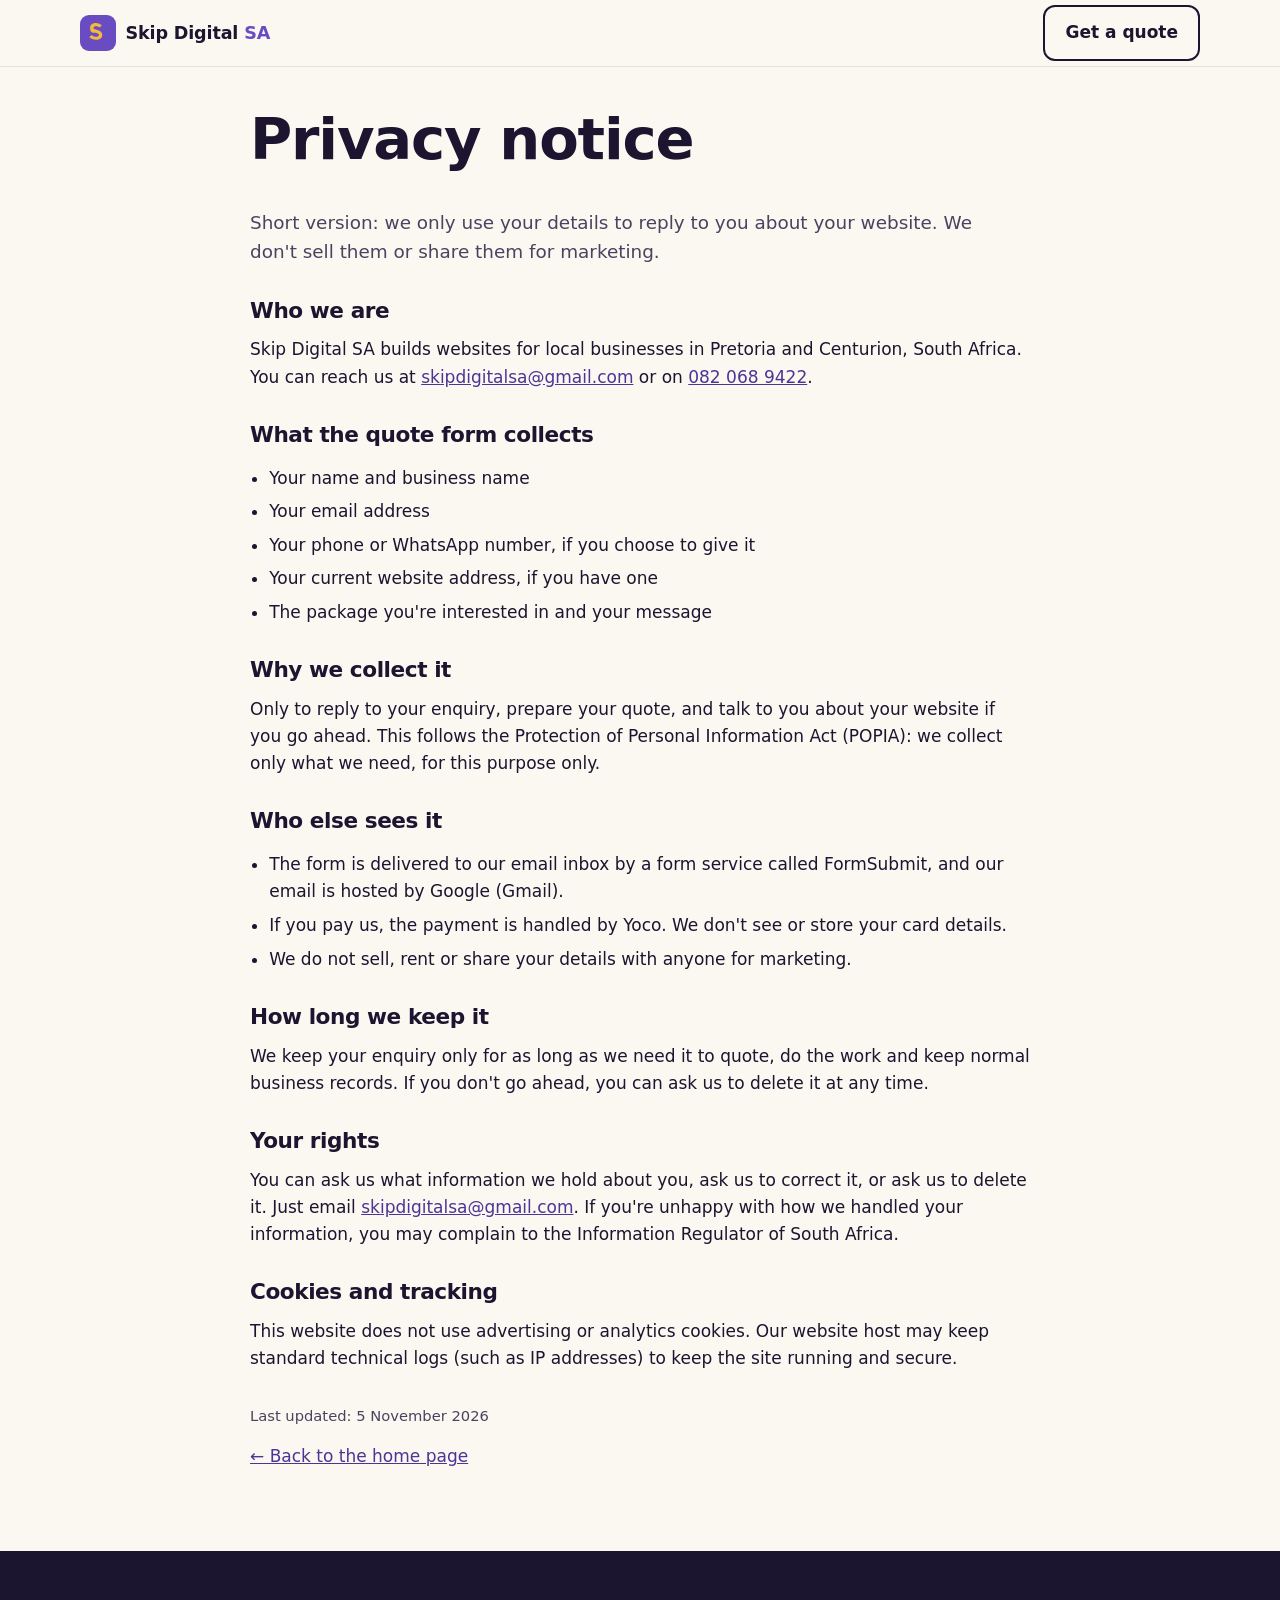
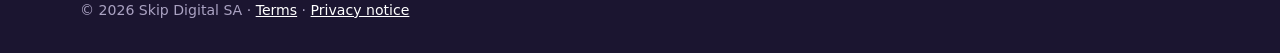
==== privacy.html @ d5cc096b "Publish Skip Digital SA public website." ====
<!doctype html>
<html lang="en-ZA">
<head>
  <meta charset="utf-8">
  <meta name="viewport" content="width=device-width, initial-scale=1">
  <title>Privacy notice | Skip Digital SA</title>
  <meta name="description" content="How Skip Digital SA uses the details you send through our quote form. Used only to reply to you, never sold.">
  <link rel="canonical" href="https://skipdigitalsa.co.za/privacy.html">
  <meta name="theme-color" content="#6a4cc2">
  <link rel="icon" href="favicon.svg" type="image/svg+xml">
  <link rel="apple-touch-icon" href="apple-touch-icon.png">
  <link rel="stylesheet" href="css/styles.css">
</head>
<body>
  <header class="site-header">
    <div class="wrap header-inner">
      <a class="brand" href="./"><img src="favicon.svg" alt="" width="36" height="36"><span>Skip Digital <b>SA</b></span></a>
      <a class="btn btn-ghost" href="./#contact">Get a quote</a>
    </div>
  </header>

  <main class="legal">
    <div class="wrap">
      <h1>Privacy notice</h1>
      <p class="lead">Short version: we only use your details to reply to you about your website. We don't sell them or share them for marketing.</p>

      <h2>Who we are</h2>
      <p>Skip Digital SA builds websites for local businesses in Pretoria and Centurion, South Africa. You can reach us at <a href="mailto:skipdigitalsa@gmail.com">skipdigitalsa@gmail.com</a> or on <a href="tel:+27820689422">082 068 9422</a>.</p>

      <h2>What the quote form collects</h2>
      <ul>
        <li>Your name and business name</li>
        <li>Your email address</li>
        <li>Your phone or WhatsApp number, if you choose to give it</li>
        <li>Your current website address, if you have one</li>
        <li>The package you're interested in and your message</li>
      </ul>

      <h2>Why we collect it</h2>
      <p>Only to reply to your enquiry, prepare your quote, and talk to you about your website if you go ahead. This follows the Protection of Personal Information Act (POPIA): we collect only what we need, for this purpose only.</p>

      <h2>Who else sees it</h2>
      <ul>
        <li>The form is delivered to our email inbox by a form service called FormSubmit, and our email is hosted by Google (Gmail).</li>
        <li>If you pay us, the payment is handled by Yoco. We don't see or store your card details.</li>
        <li>We do not sell, rent or share your details with anyone for marketing.</li>
      </ul>

      <h2>How long we keep it</h2>
      <p>We keep your enquiry only for as long as we need it to quote, do the work and keep normal business records. If you don't go ahead, you can ask us to delete it at any time.</p>

      <h2>Your rights</h2>
      <p>You can ask us what information we hold about you, ask us to correct it, or ask us to delete it. Just email <a href="mailto:skipdigitalsa@gmail.com">skipdigitalsa@gmail.com</a>. If you're unhappy with how we handled your information, you may complain to the Information Regulator of South Africa.</p>

      <h2>Cookies and tracking</h2>
      <p>This website does not use advertising or analytics cookies. Our website host may keep standard technical logs (such as IP addresses) to keep the site running and secure.</p>

      <p class="small" style="margin-top:2rem">Last updated: 5 November 2026</p>
      <p><a href="./">&larr; Back to the home page</a></p>
    </div>
  </main>

  <footer class="site-footer">
    <div class="wrap">
      <div class="footer-bottom" style="margin:0;border:0;padding:0">&copy; <span data-year>2026</span> Skip Digital SA &middot; <a href="terms.html">Terms</a> &middot; <a href="privacy.html">Privacy notice</a></div>
    </div>
  </footer>
  <script src="js/main.js" defer></script>
</body>
</html>
---- css/styles.css ----
:root {
  --ink: #1b1530;
  --ink-soft: #4a4360;
  --paper: #fbf7f1;
  --card: #ffffff;
  --line: #e8e1d6;
  --jac: #6a4cc2;
  --jac-dark: #4d3596;
  --jac-tint: #efe9fb;
  --sun: #f5b83d;
  --sun-tint: #fff3d6;
  --green: #128c4a;
  --wa: #1fa855;
  --radius: 18px;
  --shadow: 0 1px 2px rgba(27, 21, 48, .06), 0 8px 24px rgba(27, 21, 48, .07);
  --max: 1120px;
  --font: "Segoe UI", system-ui, -apple-system, Roboto, "Helvetica Neue", Arial, sans-serif;
}

*, *::before, *::after { box-sizing: border-box; }
html { scroll-behavior: smooth; -webkit-text-size-adjust: 100%; }
body {
  margin: 0;
  font-family: var(--font);
  font-size: 1.0625rem;
  line-height: 1.6;
  color: var(--ink);
  background: var(--paper);
  padding-bottom: 76px;
}
img { max-width: 100%; height: auto; display: block; }
a { color: var(--jac-dark); }
a:hover { color: var(--jac); }
:focus-visible { outline: 3px solid var(--sun); outline-offset: 3px; border-radius: 6px; }

.wrap { width: min(100% - 2.5rem, var(--max)); margin-inline: auto; }
.skip-link { position: absolute; left: -999px; top: 0; background: var(--ink); color: #fff; padding: .6rem 1rem; z-index: 100; }
.skip-link:focus { left: 1rem; top: 1rem; }
.sr-only { position: absolute; width: 1px; height: 1px; overflow: hidden; clip: rect(0 0 0 0); white-space: nowrap; }

h1, h2, h3 { line-height: 1.15; letter-spacing: -.02em; margin: 0 0 .6em; }
h1 { font-size: clamp(2.1rem, 7vw, 3.6rem); font-weight: 800; }
h2 { font-size: clamp(1.7rem, 4.6vw, 2.5rem); font-weight: 800; }
h3 { font-size: 1.2rem; font-weight: 700; }
p { margin: 0 0 1em; }
.lead { font-size: 1.15rem; color: var(--ink-soft); max-width: 40em; }
.eyebrow {
  display: inline-block; font-size: .8rem; font-weight: 700; letter-spacing: .08em; text-transform: uppercase;
  color: var(--jac-dark); background: var(--jac-tint); padding: .3rem .7rem; border-radius: 999px; margin-bottom: 1rem;
}

/* Buttons */
.btn {
  display: inline-flex; align-items: center; justify-content: center; gap: .5rem;
  min-height: 48px; padding: .75rem 1.25rem; border-radius: 12px; border: 2px solid transparent;
  font: inherit; font-weight: 700; text-decoration: none; cursor: pointer; transition: transform .15s, background .15s, box-shadow .15s;
}
.btn:hover { transform: translateY(-1px); }
.btn svg { width: 20px; height: 20px; flex: none; }
.btn-primary { background: var(--jac); color: #fff; box-shadow: 0 6px 18px rgba(106, 76, 194, .3); }
.btn-primary:hover { background: var(--jac-dark); color: #fff; }
.btn-wa { background: var(--wa); color: #fff; }
.btn-wa:hover { background: #178a45; color: #fff; }
.btn-ghost { background: transparent; color: var(--ink); border-color: var(--ink); }
.btn-ghost:hover { background: var(--ink); color: #fff; }
.btn-sun { background: var(--sun); color: var(--ink); }
.btn-sun:hover { background: #eaa71f; color: var(--ink); }
.btn-row { display: flex; flex-wrap: wrap; gap: .75rem; }

/* Header */
.site-header {
  position: sticky; top: 0; z-index: 50; background: rgba(251, 247, 241, .92);
  backdrop-filter: saturate(1.4) blur(10px); border-bottom: 1px solid var(--line);
}
.header-inner { display: flex; align-items: center; justify-content: space-between; gap: 1rem; min-height: 66px; }
.brand { display: flex; align-items: center; gap: .6rem; text-decoration: none; color: var(--ink); font-weight: 800; font-size: 1.1rem; letter-spacing: -.01em; }
.brand img { width: 36px; height: 36px; }
.brand span b { color: var(--jac); }
.nav-toggle {
  display: inline-flex; align-items: center; justify-content: center; width: 46px; height: 46px;
  border: 1px solid var(--line); border-radius: 12px; background: #fff; cursor: pointer;
}
.nav-toggle svg { width: 22px; height: 22px; }
.site-nav { display: none; }
.site-nav.open {
  display: block; position: absolute; left: 0; right: 0; top: 100%;
  background: var(--paper); border-bottom: 1px solid var(--line); padding: .5rem 1.25rem 1.25rem; box-shadow: var(--shadow);
}
.site-nav ul { list-style: none; margin: 0; padding: 0; }
.site-nav a { display: block; padding: .8rem .25rem; color: var(--ink); text-decoration: none; font-weight: 600; border-bottom: 1px solid var(--line); }
.site-nav .btn { margin-top: 1rem; width: 100%; border-bottom: 0; color: #fff; }

/* Hero */
.hero { padding: 2.5rem 0 3rem; position: relative; overflow: hidden; }
.hero::before {
  content: ""; position: absolute; width: 520px; height: 520px; right: -220px; top: -160px; border-radius: 50%;
  background: radial-gradient(circle at 30% 30%, rgba(106, 76, 194, .28), rgba(106, 76, 194, 0) 65%);
  pointer-events: none;
}
.hero-grid { display: grid; gap: 2.5rem; align-items: center; position: relative; }
.hero h1 em { font-style: normal; color: var(--jac); background: linear-gradient(transparent 62%, var(--sun-tint) 62%); }
.trust { list-style: none; padding: 0; margin: 1.5rem 0 0; display: grid; gap: .5rem; color: var(--ink-soft); font-size: .98rem; }
.trust li { display: flex; gap: .55rem; align-items: flex-start; }
.trust svg { width: 20px; height: 20px; color: var(--green); flex: none; margin-top: 3px; }

/* Phone mock-up */
.phone {
  width: min(300px, 82vw); margin-inline: auto; background: var(--ink); border-radius: 38px; padding: 12px;
  box-shadow: 0 30px 60px rgba(27, 21, 48, .25); transform: rotate(2deg);
}
.phone-screen { background: #fff; border-radius: 28px; overflow: hidden; }
.mock-top { background: linear-gradient(160deg, var(--jac) 0%, var(--jac-dark) 100%); color: #fff; padding: 22px 18px 20px; }
.mock-top small { opacity: .8; font-size: .72rem; letter-spacing: .06em; text-transform: uppercase; }
.mock-top strong { display: block; font-size: 1.25rem; line-height: 1.2; margin: .3rem 0 .9rem; }
.mock-btns { display: grid; grid-template-columns: 1fr 1fr; gap: 8px; }
.mock-btn { border-radius: 10px; padding: 9px 6px; text-align: center; font-size: .78rem; font-weight: 700; }
.mock-call { background: var(--sun); color: var(--ink); }
.mock-wa { background: var(--wa); color: #fff; }
.mock-body { padding: 16px 18px 20px; display: grid; gap: 10px; }
.mock-line { height: 9px; border-radius: 6px; background: #eee9f7; }
.mock-line.short { width: 60%; }
.mock-form { border: 1.5px dashed #d8cff0; border-radius: 12px; padding: 12px; display: grid; gap: 7px; }
.mock-form span { font-size: .72rem; font-weight: 700; color: var(--jac-dark); }
.mock-input { height: 22px; border-radius: 6px; background: #f6f3fc; }
.mock-send { height: 28px; border-radius: 8px; background: var(--jac); }

/* Sections */
section { padding: 3.5rem 0; }
.section-head { margin-bottom: 2rem; }
.alt { background: #fff; border-block: 1px solid var(--line); }
.grid { display: grid; gap: 1.1rem; }
.card { background: var(--card); border: 1px solid var(--line); border-radius: var(--radius); padding: 1.5rem; box-shadow: var(--shadow); }
.alt .card { background: var(--paper); box-shadow: none; }
.icon { width: 48px; height: 48px; border-radius: 14px; display: grid; place-items: center; background: var(--jac-tint); color: var(--jac-dark); margin-bottom: 1rem; }
.icon svg { width: 24px; height: 24px; }
.card p:last-child { margin-bottom: 0; }

.includes { list-style: none; padding: 0; margin: 0; display: grid; gap: .7rem; }
.includes li { display: flex; gap: .7rem; align-items: flex-start; }
.includes svg { width: 22px; height: 22px; flex: none; color: var(--green); margin-top: 2px; }
.includes-box { margin-top: 2rem; background: var(--ink); color: #fff; border-radius: var(--radius); padding: 1.75rem; }
.includes-box h3 { color: var(--sun); }
.includes-box .includes svg { color: var(--sun); }

/* Steps */
.steps { list-style: none; padding: 0; margin: 0; display: grid; gap: 1rem; counter-reset: step; }
.steps li { position: relative; background: var(--card); border: 1px solid var(--line); border-radius: var(--radius); padding: 1.25rem 1.25rem 1.25rem 4.4rem; }
.steps li::before {
  counter-increment: step; content: counter(step); position: absolute; left: 1.2rem; top: 1.2rem;
  width: 2.2rem; height: 2.2rem; border-radius: 50%; display: grid; place-items: center;
  background: var(--sun); color: var(--ink); font-weight: 800;
}
.steps h3 { margin-bottom: .25rem; }
.steps p { margin: 0; color: var(--ink-soft); }

/* Pricing */
.price-grid { display: grid; gap: 1.1rem; }
.price-card { display: flex; flex-direction: column; background: var(--card); border: 1px solid var(--line); border-radius: var(--radius); padding: 1.6rem; box-shadow: var(--shadow); position: relative; }
.price-card.featured { border: 2px solid var(--jac); }
.tag { position: absolute; top: -13px; left: 1.4rem; background: var(--jac); color: #fff; font-size: .78rem; font-weight: 700; padding: .25rem .7rem; border-radius: 999px; }
.price-card h3 { margin-bottom: .2rem; }
.price-card .for { color: var(--ink-soft); font-size: .95rem; margin-bottom: 1rem; }
.price { font-size: 2.4rem; font-weight: 800; letter-spacing: -.03em; line-height: 1; margin-bottom: .35rem; }
.price small { font-size: 1rem; font-weight: 600; color: var(--ink-soft); letter-spacing: 0; }
.price-note { font-size: .88rem; color: var(--ink-soft); margin-bottom: 1.1rem; }
.price-card .includes { margin-bottom: 1.4rem; font-size: .98rem; }
.price-card .btn { margin-top: auto; }
.price-card.fix { background: var(--sun-tint); border-color: #f1d9a0; }

.subhead { margin: 3rem 0 1rem; font-size: 1.4rem; }
.table-card { background: var(--card); border: 1px solid var(--line); border-radius: var(--radius); overflow: hidden; box-shadow: var(--shadow); }
.price-table { width: 100%; border-collapse: collapse; }
.price-table th, .price-table td { text-align: left; padding: 1rem 1.25rem; border-bottom: 1px solid var(--line); vertical-align: top; }
.price-table tr:last-child th, .price-table tr:last-child td { border-bottom: 0; }
.price-table th { font-weight: 700; }
.price-table th span { display: block; font-weight: 400; color: var(--ink-soft); font-size: .92rem; margin-top: .15rem; }
.price-table td { text-align: right; white-space: nowrap; font-weight: 800; }
.monthly { display: grid; gap: 1.1rem; }
.pay-box { margin-top: 2rem; display: grid; gap: 1rem; background: var(--jac-tint); border-radius: var(--radius); padding: 1.5rem; }
.pay-box p { margin: 0; }
.small { font-size: .92rem; color: var(--ink-soft); }

/* Example */
.example { display: grid; gap: 2rem; align-items: center; }
.example figure { margin: 0; }
.example-frame { width: min(290px, 80vw); margin-inline: auto; background: var(--ink); padding: 10px; border-radius: 34px; box-shadow: 0 24px 50px rgba(27, 21, 48, .22); }
.example-frame img { border-radius: 25px; }
.example figcaption { text-align: center; font-size: .9rem; color: var(--ink-soft); margin-top: 1rem; }
.label-example { display: inline-block; background: var(--sun); color: var(--ink); font-weight: 800; font-size: .8rem; padding: .2rem .6rem; border-radius: 6px; margin-bottom: .75rem; letter-spacing: .03em; text-transform: uppercase; }

/* FAQ */
.faq { display: grid; gap: .75rem; max-width: 820px; }
.faq details { background: var(--card); border: 1px solid var(--line); border-radius: 14px; padding: 0 1.25rem; }
.faq summary { cursor: pointer; padding: 1.1rem 2rem 1.1rem 0; font-weight: 700; list-style: none; position: relative; }
.faq summary::-webkit-details-marker { display: none; }
.faq summary::after { content: "+"; position: absolute; right: 0; top: .85rem; font-size: 1.5rem; color: var(--jac); font-weight: 400; }
.faq details[open] summary::after { content: "\2013"; }
.faq details p { color: var(--ink-soft); }

/* Contact */
.contact-grid { display: grid; gap: 2rem; }
.contact-cards { display: grid; gap: .9rem; }
.contact-card { display: flex; gap: 1rem; align-items: center; background: var(--card); border: 1px solid var(--line); border-radius: 14px; padding: 1rem 1.1rem; text-decoration: none; color: var(--ink); }
.contact-card:hover { border-color: var(--jac); color: var(--ink); }
.contact-card .icon { margin: 0; flex: none; }
.contact-card.wa .icon { background: #e3f6ea; color: var(--wa); }
.contact-card.call .icon { background: var(--sun-tint); color: #a86b00; }
.contact-card strong { display: block; }
.contact-card span { color: var(--ink-soft); font-size: .95rem; word-break: break-word; }

form.quote { background: var(--card); border: 1px solid var(--line); border-radius: var(--radius); padding: 1.5rem; box-shadow: var(--shadow); display: grid; gap: 1rem; }
.field { display: grid; gap: .35rem; }
.field label, .field legend { font-weight: 700; font-size: .95rem; }
.field .hint { font-weight: 400; color: var(--ink-soft); }
input, select, textarea {
  font: inherit; width: 100%; padding: .8rem .9rem; border: 1.5px solid #d6cec2; border-radius: 10px; background: #fff; color: var(--ink); min-height: 48px;
}
textarea { min-height: 120px; resize: vertical; }
input:focus, select:focus, textarea:focus { outline: none; border-color: var(--jac); box-shadow: 0 0 0 3px rgba(106, 76, 194, .2); }
.two { display: grid; gap: 1rem; }
.consent { display: flex; gap: .7rem; align-items: flex-start; font-size: .95rem; color: var(--ink-soft); }
.consent input { width: 22px; height: 22px; min-height: 0; flex: none; margin-top: 2px; accent-color: var(--jac); }
.hp { position: absolute; left: -9999px; }

/* Footer */
.site-footer { background: var(--ink); color: #d9d3ea; padding: 3rem 0 2rem; font-size: .95rem; }
.site-footer a { color: #fff; }
.footer-grid { display: grid; gap: 1.75rem; }
.site-footer h2 { font-size: 1rem; color: var(--sun); margin-bottom: .6rem; letter-spacing: 0; }
.site-footer ul { list-style: none; padding: 0; margin: 0; display: grid; gap: .4rem; }
.footer-bottom { border-top: 1px solid rgba(255, 255, 255, .12); margin-top: 2rem; padding-top: 1.25rem; font-size: .88rem; color: #aaa2c2; }

/* Sticky mobile action bar */
.action-bar {
  position: fixed; left: 0; right: 0; bottom: 0; z-index: 60; display: grid; grid-template-columns: 1fr 1fr 1fr; gap: 8px;
  padding: 10px 12px calc(10px + env(safe-area-inset-bottom)); background: rgba(27, 21, 48, .96); box-shadow: 0 -6px 20px rgba(0, 0, 0, .15);
}
.action-bar a { min-height: 50px; display: flex; align-items: center; justify-content: center; gap: .4rem; border-radius: 12px; font-weight: 700; text-decoration: none; font-size: .95rem; }
.action-bar svg { width: 20px; height: 20px; }
.action-bar .call { background: var(--sun); color: var(--ink); }
.action-bar .wa { background: var(--wa); color: #fff; }
.action-bar .quote { background: var(--jac); color: #fff; }

/* Legal pages */
.legal { padding: 2.5rem 0 4rem; }
.legal .wrap { max-width: 780px; }
.legal h2 { font-size: 1.35rem; margin-top: 2rem; }
.legal ul { padding-left: 1.2rem; }
.legal li { margin-bottom: .4rem; }

@media (min-width: 620px) {
  .two { grid-template-columns: 1fr 1fr; }
  .grid-2 { grid-template-columns: repeat(2, 1fr); }
  .monthly { grid-template-columns: 1fr 1fr; }
  .pay-box { grid-template-columns: 1fr auto; align-items: center; }
  .footer-grid { grid-template-columns: 1.4fr 1fr 1fr; }
}

@media (min-width: 900px) {
  body { padding-bottom: 0; }
  .action-bar { display: none; }
  .nav-toggle { display: none; }
  .site-nav, .site-nav.open { display: block; position: static; padding: 0; background: none; border: 0; box-shadow: none; }
  .site-nav ul { display: flex; align-items: center; gap: 1.4rem; }
  .site-nav a { border: 0; padding: .4rem 0; font-size: .97rem; }
  .site-nav .btn { margin: 0; width: auto; padding: .55rem 1rem; min-height: 42px; }
  .hero { padding: 4.5rem 0 5rem; }
  .hero-grid { grid-template-columns: 1.25fr .75fr; }
  section { padding: 5rem 0; }
  .grid-4 { grid-template-columns: repeat(4, 1fr); }
  .steps { grid-template-columns: repeat(5, 1fr); }
  .steps li { padding: 4rem 1.2rem 1.3rem; }
  .price-grid { grid-template-columns: repeat(4, 1fr); align-items: stretch; }
  .example { grid-template-columns: .8fr 1.2fr; }
  .contact-grid { grid-template-columns: .85fr 1.15fr; align-items: start; }
}

@media (prefers-reduced-motion: reduce) {
  html { scroll-behavior: auto; }
  .btn, .btn:hover { transition: none; transform: none; }
  .phone { transform: none; }
}
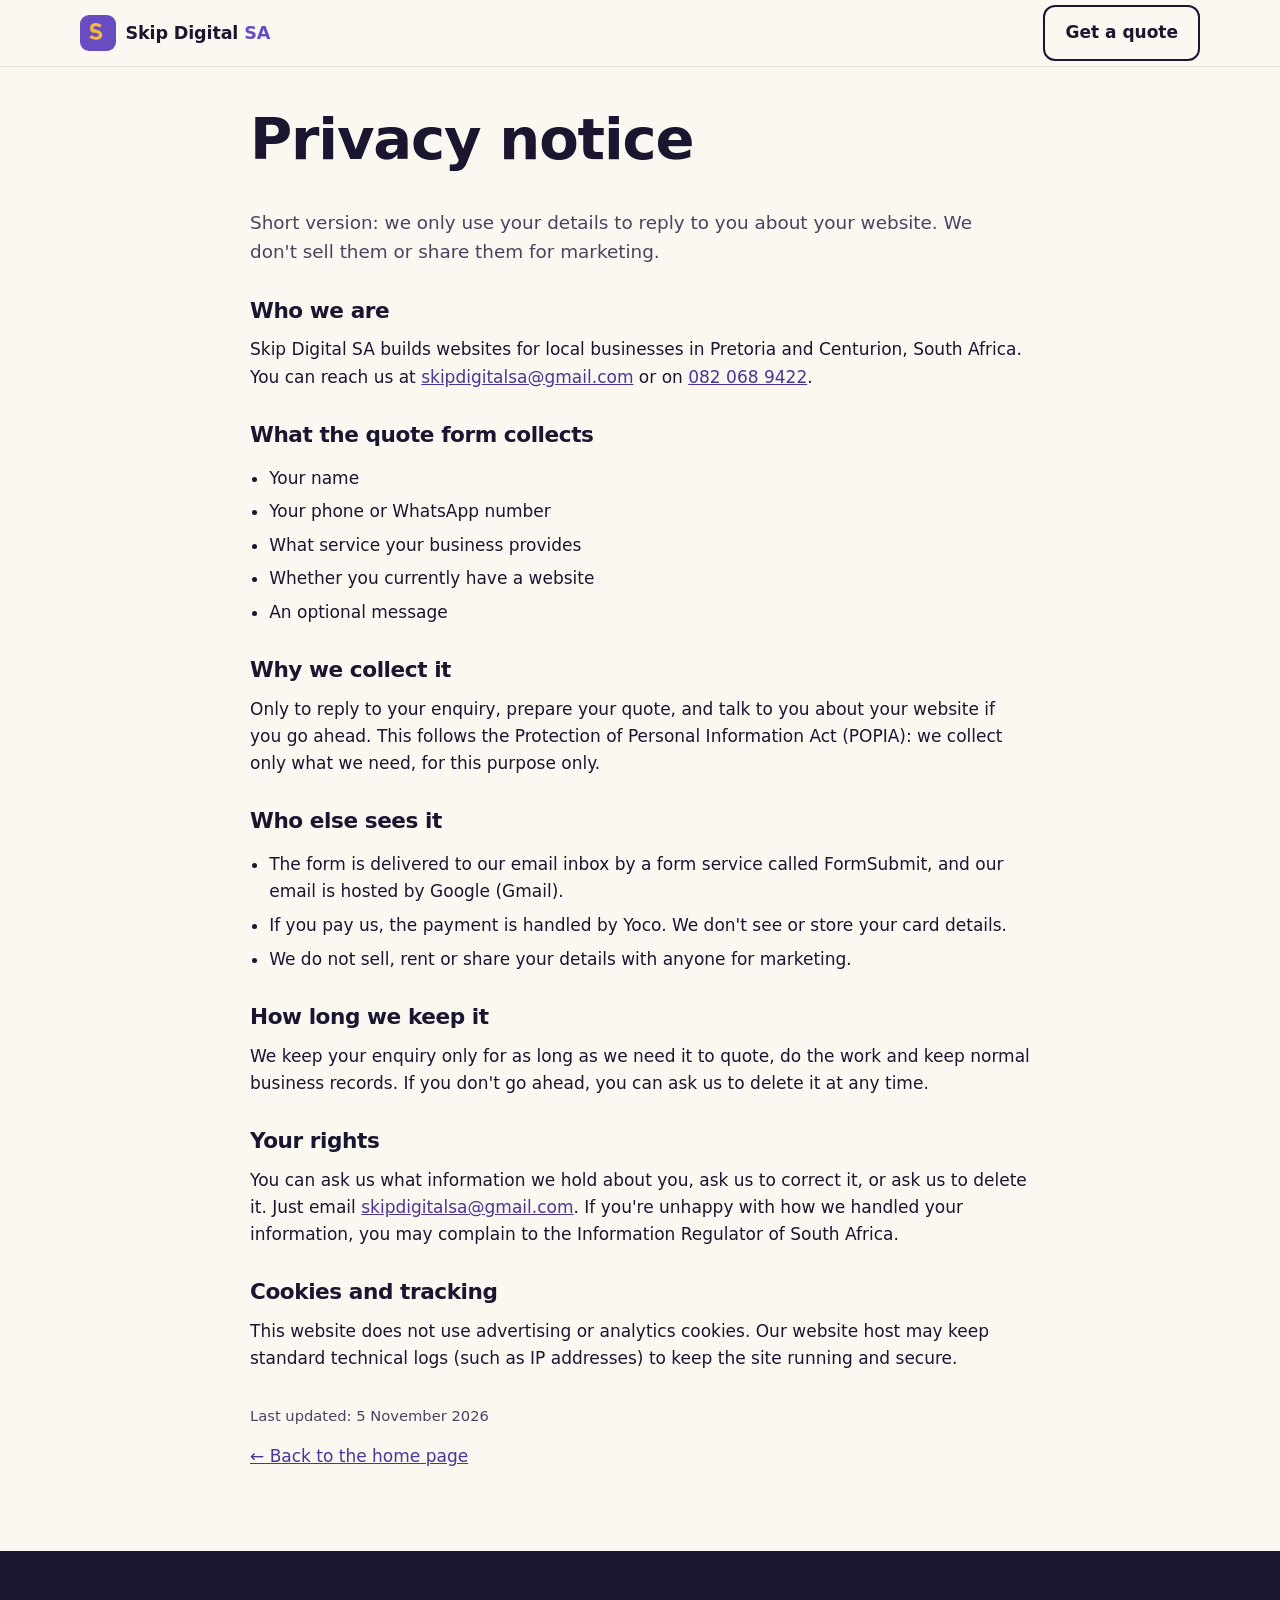
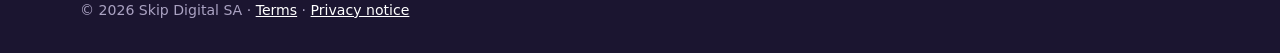
==== commit 9244ac10: "Update homepage copy, quote form, and live preview from review notes." ====
--- a/privacy.html
+++ b/privacy.html
@@ -29,11 +29,11 @@
 
       <h2>What the quote form collects</h2>
       <ul>
-        <li>Your name and business name</li>
-        <li>Your email address</li>
-        <li>Your phone or WhatsApp number, if you choose to give it</li>
-        <li>Your current website address, if you have one</li>
-        <li>The package you're interested in and your message</li>
+        <li>Your name</li>
+        <li>Your phone or WhatsApp number</li>
+        <li>What service your business provides</li>
+        <li>Whether you currently have a website</li>
+        <li>An optional message</li>
       </ul>
 
       <h2>Why we collect it</h2>
--- a/css/styles.css
+++ b/css/styles.css
@@ -153,6 +153,15 @@
 .steps h3 { margin-bottom: .25rem; }
 .steps p { margin: 0; color: var(--ink-soft); }
 
+.guarantee {
+  margin-top: 2rem;
+  background: var(--sun-tint);
+  border: 2px solid #f1d9a0;
+  border-radius: var(--radius);
+  padding: 1.5rem 1.6rem;
+}
+.guarantee h3 { margin-bottom: .9rem; }
+
 /* Pricing */
 .price-grid { display: grid; gap: 1.1rem; }
 .price-card { display: flex; flex-direction: column; background: var(--card); border: 1px solid var(--line); border-radius: var(--radius); padding: 1.6rem; box-shadow: var(--shadow); position: relative; }
@@ -218,6 +227,14 @@
 textarea { min-height: 120px; resize: vertical; }
 input:focus, select:focus, textarea:focus { outline: none; border-color: var(--jac); box-shadow: 0 0 0 3px rgba(106, 76, 194, .2); }
 .two { display: grid; gap: 1rem; }
+fieldset.field { border: 0; padding: 0; margin: 0; min-inline-size: 0; }
+.choice { display: flex; flex-wrap: wrap; gap: .75rem; }
+.choice label {
+  display: inline-flex; align-items: center; gap: .5rem;
+  min-height: 48px; padding: .4rem 1rem; border: 1.5px solid #d6cec2;
+  border-radius: 10px; background: #fff; font-weight: 700; cursor: pointer;
+}
+.choice input { width: 20px; height: 20px; min-height: 0; accent-color: var(--jac); }
 .consent { display: flex; gap: .7rem; align-items: flex-start; font-size: .95rem; color: var(--ink-soft); }
 .consent input { width: 22px; height: 22px; min-height: 0; flex: none; margin-top: 2px; accent-color: var(--jac); }
 .hp { position: absolute; left: -9999px; }
@@ -229,6 +246,7 @@
 .site-footer h2 { font-size: 1rem; color: var(--sun); margin-bottom: .6rem; letter-spacing: 0; }
 .site-footer ul { list-style: none; padding: 0; margin: 0; display: grid; gap: .4rem; }
 .footer-bottom { border-top: 1px solid rgba(255, 255, 255, .12); margin-top: 2rem; padding-top: 1.25rem; font-size: .88rem; color: #aaa2c2; }
+.footer-email { font-size: .85em; color: #aaa2c2; }
 
 /* Sticky mobile action bar */
 .action-bar {
